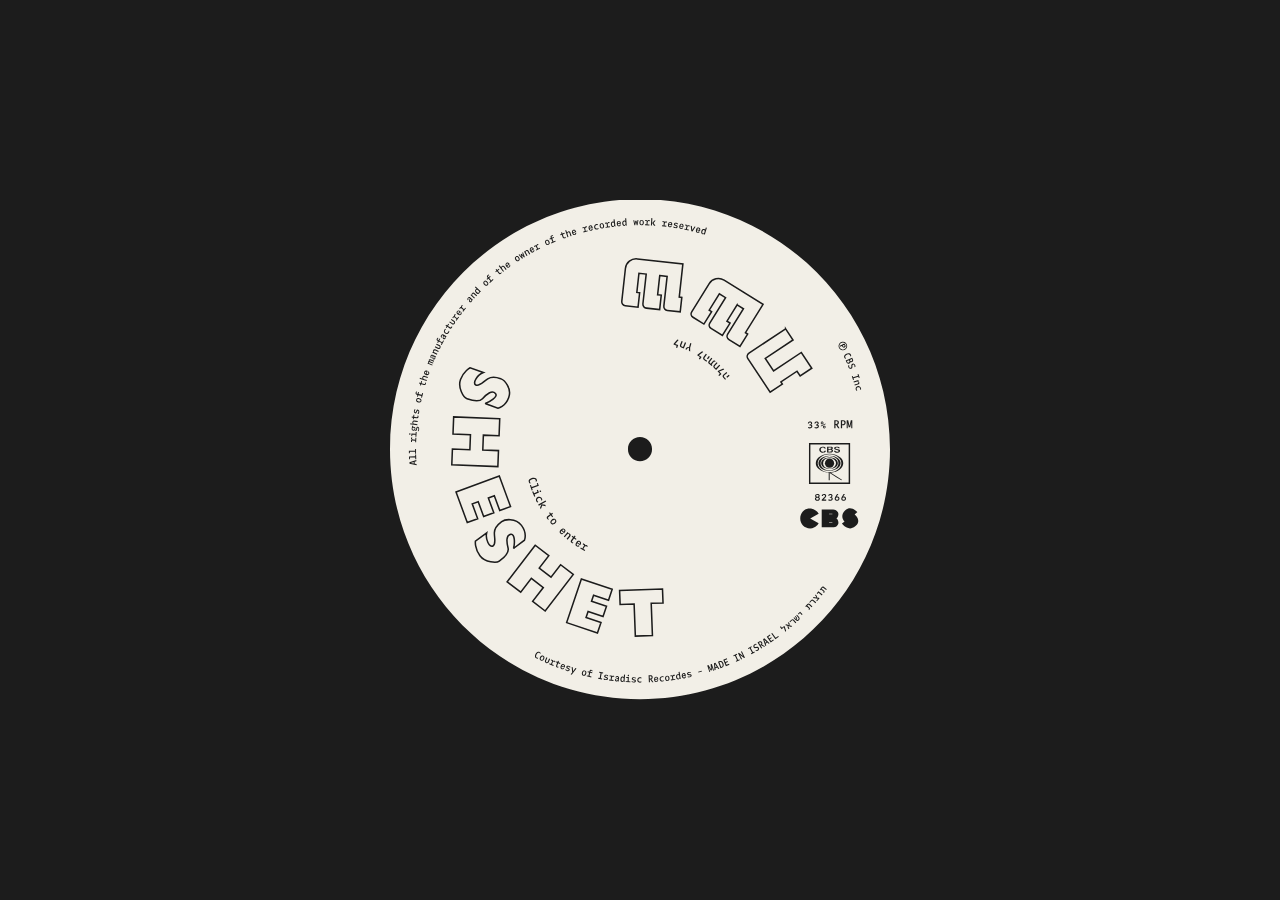
==== index.html @ 3659ad05 "Initial commit" ====
<!DOCTYPE html>
<html lang="he">

<head>
  <meta charset="UTF-8">
  <meta name="viewport" content="width=device-width, initial-scale=1.0">

  <title>ששת</title>

  <link rel="stylesheet" href="css/style.css">
  <link rel="stylesheet" href="css/home-tracks.css">

  <script>
    if (sessionStorage.getItem("sheshet_home_transition") === "1") {
      document.documentElement.classList.add("home-intro");
    }
  </script>
</head>

<body class="intro-active home-mode">

  <div class="intro-screen">

    <div class="intro-record">
  
      <img
        class="label outline"
        src="assets/svg/sheshet-label-outline.svg"
        alt=""
      >
  
      <img
        class="label filled"
        src="assets/svg/sheshet-label-filled.svg"
        alt=""
      >
  
    </div>
  
  </div>

  <div class="grid-layer">
    <svg class="grid-svg"></svg>
  </div>

  <!-- TITLE -->

  <div class="album-title">

    <div class="album-letter taf-left">
      <img class="outline" src="assets/svg/sheshet_taf-left.svg" alt="">
      <img class="filled" src="assets/svg/sheshet_taffill-left.svg" alt="">
    </div>
  
    <a href="about.html" class="album-letter shin-center">

      <img
        class="outline"
        src="assets/svg/sheshet_shin-center.svg"
        alt=""
      >
    
      <img
        class="filled"
        src="assets/svg/sheshet_shinfill-center.svg"
        alt=""
      >
    
    </a>
  
    <a href="lyrics.html" class="album-letter shin-right">

      <img
        class="outline"
        src="assets/svg/sheshet_shin-right.svg"
        alt=""
      >
    
      <img
        class="filled"
        src="assets/svg/sheshet_shinfill-right.svg"
        alt=""
      >
    
    </a>
  
  </div>

  <div class="side-label side-label-a" aria-hidden="true">Side A</div>
  <div class="side-label side-label-b" aria-hidden="true">Side B</div>

<section class="songs-side-a">

  <div class="side-tracklist">

  <a href="songs/inbalim.html" class="song track-a1">
    <div class="song-dot">1</div>
    <div class="song-name">ענבלים</div>
    <span class="song-en">Cymbals</span>
    <div class="song-duration">(4:55)</div>
    <div class="song-credits">
      מילים: נתן אלתרמן<br>
      לחן: שם טוב לוי
    </div>
  </a>

  <div class="song track-a2 is-instrumental">
    <div class="song-dot">2</div>
    <div class="song-name">צבעים</div>
    <span class="song-en">Aquarel</span>
    <div class="song-duration">(6:47)</div>
    <div class="song-credits">לחן: שם טוב לוי</div>
  </div>

  <div class="song track-a3">
    <div class="song-dot">3</div>
    <div class="song-name">סמבה ברגל שמאל</div>
    <span class="song-en">All Thumbs Samba</span>
    <div class="song-duration">(3:30)</div>
    <div class="song-credits">
      מילים: יעקב גלעד<br>
      לחן: יהודית רביץ
    </div>
  </div>

  <div class="song track-a4 is-instrumental">
    <div class="song-dot">4</div>
    <div class="song-name">7/8</div>
    <span class="song-en">seven–eight</span>
    <div class="song-duration">(4:09)</div>
    <div class="song-credits">לחן: שם טוב לוי</div>
  </div>

  <div class="song track-a5">
    <div class="song-dot">5</div>
    <div class="song-name">לו באת</div>
    <span class="song-en">If You Had Come</span>
    <div class="song-duration">(2:42)</div>
    <div class="song-credits">
      מילים: יונתן רטוש<br>
      לחן: שם טוב לוי
    </div>
  </div>

  </div>

</section>

<section class="songs-side-b">

  <div class="side-tracklist">

  <div class="song track-b1">
    <div class="song-dot">1</div>
    <div class="song-name">בלילות הסתיו</div>
    <span class="song-en">Autumn Nights</span>
    <div class="song-duration">(4:45)</div>
    <div class="song-credits">
      מילים: דוד פוגל<br>
      לחן: שם טוב לוי
    </div>
  </div>

  <div class="song track-b2 is-instrumental">
    <div class="song-dot">2</div>
    <div class="song-name">דבקה</div>
    <span class="song-en">Debka</span>
    <div class="song-duration">(6:12)</div>
    <div class="song-credits">לחן: שם טוב לוי</div>
  </div>

  <div class="song track-b3 is-instrumental">
    <div class="song-dot">3</div>
    <div class="song-name">דינוזאורוס הבן</div>
    <span class="song-en">Dinosaurus Jr.</span>
    <div class="song-duration">(6:35)</div>
    <div class="song-credits">לחן: שמוליק ארוך</div>
  </div>

  <div class="song track-b4 is-instrumental">
    <div class="song-dot">4</div>
    <div class="song-name">פה מינור</div>
    <span class="song-en">F Minor</span>
    <div class="song-duration">(6:25)</div>
    <div class="song-credits">לחן: שם טוב לוי</div>
  </div>

  </div>

</section>

  <!-- FOOTER STICKERS -->

  <div class="footer-sticker-left">
    <img src="assets/images/stereo_footersticker.png" alt="">
  </div>

  <div class="footer-sticker-right">
    <img src="assets/images/acum_footersticker.png" alt="">
  </div>

  <!-- FOOTER CREDITS -->

  <div class="footer-credits">
    CBS are Trademarks of CBS Inc / ℗&© 1977 CBS, Inc / Manufactured and distributed by CBS Records Ltd. P.O.B 681, Tel Aviv, Israel / מיוצר ומופץ ע״י תקליטי סי בי אס בע״מ ת.ד 681 תל אביב / תוצרת ישראל
  </div>

  <script>

    const isReload =
    performance.getEntriesByType("navigation")[0]?.type === "reload";
    
    if(isReload){
    
      sessionStorage.removeItem("sheshet_intro_seen");
    
    }
    
    const introRecord =
    document.querySelector(".intro-record");
    
    if(
      sessionStorage.getItem("sheshet_intro_seen") === "true" ||
      sessionStorage.getItem("sheshet_home_transition") === "1"
    ){
    
      document.body.classList.remove("intro-active");
      document.body.classList.add("entered");
    
    }
    
    introRecord.addEventListener("click", () => {
    
      sessionStorage.setItem("sheshet_intro_seen", "true");
    
      document.body.classList.remove("intro-active");
      document.body.classList.add("entered");
    
    });
    
    </script>

  <script src="js/listened-tracks.js"></script>
  <script src="js/home-album.js"></script>
  <script src="js/lyrics-transition.js"></script>
  <script src="js/main.js"></script>

</body>

</html>
---- css/style.css ----
@font-face {
  font-family: "VCDavid";
  src: url("../assets/fonts/VC_david-Light.otf");
  font-weight: 300;
}

@font-face {
  font-family: "VCDavid";
  src: url("../assets/fonts/VC_david-Bold.otf");
  font-weight: 700;
}

@font-face {
  font-family: "SimplerMono";
  src: url("../assets/fonts/SimplerPro_HLAR_Mono-Regular.0ef7f2360bcdad4ee6625f5d1430ac47.woff2") format("woff2");
  font-weight: 400;
}

@font-face {
  font-family: "SimplerMono";
  src: url("../assets/fonts/SimplerPro_HLAR_Mono-Medium.9441898803e1cfbe3081ec8473f5b09b.woff2") format("woff2");
  font-weight: 500;
}

@font-face {
  font-family: "SimplerMono";
  src: url("../assets/fonts/SimplerPro_HLAR_Mono-Bold.d2c9f5a00cb30075052bca15be4609d2.woff2") format("woff2");
  font-weight: 700;
}

@font-face {
  font-family: "TelAviv";
  src: url("../assets/fonts/TelAviv-BrutalistRegular.ttf");
  font-weight: 400;
}

* {
  margin: 0;
  padding: 0;
  box-sizing: border-box;
}

html,
body {
  width: 100%;
  height: 100%;
  overflow: hidden;
}

:root {
  --color-white: #FAFAFA;
  --bg: var(--color-white);
  --grid-opacity: 0.45;
  --grid-stroke: 0.5;

  /* Album focus hover */
  --album-focus-dim: 0.22;
  --album-focus-transition: 0.28s ease;
  --song-hover-nudge: 4px;
  --side-label-underline: 200ms ease;
}

body {
  --page-bg: var(--color-white);
  --page-fg: #1C1C1C;
  --grid-color: #9D9D9D;

  --dot-bg: transparent;
  --dot-border: #1C1C1C;
  --dot-text: #1C1C1C;
  --dot-hover-bg: #1C1C1C;
  --dot-hover-border: #1C1C1C;
  --dot-hover-text: var(--color-white);

  background: var(--page-bg);
  position: relative;
  font-family: "SimplerMono", monospace;
}

.grid-layer {
  position: fixed;
  inset: 0;
  pointer-events: none;
  z-index: 0;
}

.grid-svg {
  width: 100%;
  height: 100%;
  display: block;
}

.grid-svg line{
  stroke:var(--grid-color);
  stroke-width:0.5;
  stroke-dasharray:4 4;
}

/* -------------------- */
/* FOOTER STICKERS */
/* -------------------- */

.footer-sticker-left,
.footer-sticker-right{
position:fixed;
z-index:10;
}

.footer-sticker-left{
left: 33px;
bottom:18px;
}

.footer-sticker-right{
right:30px;
bottom:18px;
}

.footer-sticker-left img{
width:72px;
height:auto;
display:block;
mix-blend-mode:multiply;
}

.footer-sticker-right img{
width:92px;
height:auto;
display:block;
}

/* -------------------- */
/* FOOTER CREDITS */
/* -------------------- */

.footer-credits{

  position:fixed;
  left:50%;
  bottom:25px;
  transform:translateX(-50%);
  z-index:10;
  font-family:"TelAviv";
  font-size:10px;
  line-height:1;
  color:var(--page-fg);
  white-space:nowrap;
  text-align:center;
  letter-spacing:0;
}

/* -------------------- */
/* SHESHET TITLE */
/* -------------------- */

.album-title{
  position:fixed;
  inset:0;
  z-index:20;
  pointer-events:none;
}

.album-letter{
  position:absolute;
  cursor:pointer;
  pointer-events:auto;
}

.album-letter img{
  position:absolute;
  inset:0;

  width:100%;
  height:100%;

  display:block;
}

.album-letter .filled{
  opacity:0;

  transition:opacity .18s ease;
}

.album-letter:hover .filled{
  opacity:1;
}

.album-letter.active .filled{
  opacity:1;
}

/* ת */

.taf-left{
  width:53px;
  height:60px;
  left:36px;
  top:20px;
}

/* ש אמצע */

.shin-center{
  width:66px;
  height:60px;
  left:50%;
  transform:translateX(-50%);
  top:20px;
}

.album-letter{
  text-decoration:none;
}

/* ש ימין */

.shin-right{
  width:68px;
  height:60px;
  right:36px;
  top:20px;
}

/* -------------------- */
/* SONGS — shared styles (homepage only) */
/* Per-track positioning: css/home-tracks.css */
/* -------------------- */

.songs-side-a,
.songs-side-b{
position:fixed;
inset:0;
z-index:15;
pointer-events:none;
}

.side-tracklist{
position:relative;
width:100%;
height:100%;
}

.song{
position:absolute;
pointer-events:auto;
cursor:pointer;
text-decoration:none;
color:var(--page-fg);
transition:
  transform var(--album-focus-transition),
  opacity var(--album-focus-transition);
}

.song:hover{
z-index:2;
}

body.home-mode .songs-side-b .song:hover{
transform:translateX(var(--song-hover-nudge));
}

body.home-mode .songs-side-a .song:hover{
transform:translateX(calc(-1 * var(--song-hover-nudge)));
}

body.is-album-focus-a:not(.intro-active) .songs-side-b .song{
opacity:var(--album-focus-dim);
}

body.is-album-focus-b:not(.intro-active) .songs-side-a .song{
opacity:var(--album-focus-dim);
}

/* ---------- SIDE LABELS (home) ---------- */

body.home-mode .side-label{
z-index:14;
pointer-events:none;
font-family:"SimplerMono", monospace;
font-weight:400;
font-size:14px;
line-height:1;
color:var(--page-fg);
white-space:nowrap;
}

body.home-mode .side-label::after{
content:"";
position:absolute;
left:0;
right:0;
bottom:-6px;
height:var(--side-label-underline-thickness, 1px);
background:currentColor;
opacity:0.85;
transform:scaleX(0);
transition:transform var(--side-label-underline);
}

body.home-mode .side-label-a::after{
transform-origin:right center;
}

body.home-mode .side-label-b::after{
transform-origin:left center;
}

body.home-mode.is-album-focus-a:not(.intro-active) .side-label-a::after{
transform:scaleX(1);
}

body.home-mode.is-album-focus-b:not(.intro-active) .side-label-b::after{
transform:scaleX(1);
}

body.intro-active .side-label,
body.is-lyrics-exit .side-label{
opacity:0;
}

/* -------------------- */
/* HOME → LYRICS EXIT */
/* -------------------- */

body.is-lyrics-exit .song{
pointer-events:none;
}

body.is-lyrics-exit .song .song-name,
body.is-lyrics-exit .song .song-en,
body.is-lyrics-exit .song .song-duration,
body.is-lyrics-exit .song .song-credits{
opacity:0 !important;
transition:opacity 160ms ease;
}

body.is-lyrics-exit .is-instrumental{
opacity:0;
transition:opacity 260ms ease;
}

/* -------------------- */
/* HOME ← LYRICS ENTER */
/* -------------------- */

html.home-intro .song .song-name,
html.home-intro .song .song-duration{
opacity:0;
}

html.home-intro .song .song-en,
html.home-intro .song .song-credits{
opacity:0;
visibility:hidden;
}

html.home-intro .is-instrumental{
opacity:0;
visibility:hidden;
}

html.home-intro.home-reveal-all .song .song-name,
html.home-intro.home-reveal-all .song .song-duration,
html.home-intro.home-reveal-all .is-instrumental{
opacity:1;
visibility:visible;
transition:
  opacity 360ms ease,
  visibility 360ms ease;
}

/* ---------- SONG TRACE COLORS — matches scribble system ---------- */

.track-a1{
--song-color:#D66926;
}

.track-a2{
--song-color:#DFD538;
}

.track-a3{
--song-color:#2E5E36;
}

.track-a4{
--song-color:#18326B;
}

.track-a5{
--song-color:#B42111;
}

.track-b1{
--song-color:#18326B;
}

.track-b2{
--song-color:#2E5E36;
}

.track-b3{
--song-color:#DFD538;
}

.track-b4{
--song-color:#D66926;
}

/* ---------- DOT — shared appearance; anchor set per track ---------- */

.song-dot,
.info-number{
width:21px;
height:21px;
border-radius:50%;
display:flex;
align-items:center;
justify-content:center;
font-family:"SimplerMono", monospace;
font-size:13px;
font-weight:500;
line-height:1;
box-sizing:border-box;
flex-shrink:0;
}

.song-dot{
position:absolute;
background:var(--dot-bg);
border:2px solid var(--dot-border);
color:var(--dot-text);
transition:
  background .18s ease,
  color .18s ease,
  border-color .18s ease;
}

.song:hover .song-dot{
background:var(--song-color);
border-color:var(--song-color);
color:var(--color-white);
}

.songs-side-b .song-dot{
left:0;
right:auto;
transform:translate(-50%, -50%);
}

.songs-side-a .song-dot{
right:0;
left:auto;
transform:translate(50%, -50%);
}

/* ---------- ENGLISH TITLE ---------- */

.song-en{
position:absolute;
font-family:"SimplerMono", monospace;
font-weight:400;
font-size:14px;
line-height:1;
color:var(--page-fg);
white-space:nowrap;
opacity:0;
visibility:hidden;
pointer-events:none;
transition:opacity .18s ease, visibility .18s ease;
}

.song-en::before{
content:"[";
}

.song-en::after{
content:"]";
}

/* ---------- HEBREW TITLE ---------- */

.song-name{
position:absolute;
font-family:"VCDavid";
font-weight:700;
font-size:20pt;
line-height:.9;
color:var(--page-fg);
white-space:nowrap;
}

.songs-side-b .song-name,
.songs-side-b .song-duration{
text-align:left;
}

.songs-side-a .song-name,
.songs-side-a .song-duration{
text-align:right;
}

.song:hover .song-name,
.song:hover .song-en,
.song:hover .song-duration,
.song:hover .song-credits{
color:#1C1C1C;
}

/* ---------- DURATION ---------- */

.song-duration{
position:absolute;
font-family:"SimplerMono", monospace;
font-weight:400;
font-size:14px;
line-height:1;
color:var(--page-fg);
white-space:nowrap;
}

/* ---------- CREDITS ---------- */

.song-credits{
position:absolute;
font-family:"SimplerMono", monospace;
font-weight:400;
font-size:14px;
line-height:1.2;
color:var(--page-fg);
white-space:nowrap;
opacity:0;
visibility:hidden;
pointer-events:none;
transition:opacity .18s ease, visibility .18s ease;
}

.songs-side-b .song-credits{
text-align:left;
}

.songs-side-a .song-credits{
text-align:right;
}

/* ---------- LISTENED MARK ---------- */

.song-mark{
position:absolute;
left:-12px;
right:-12px;
top:50%;
height:22px;
width:calc(100% + 24px);
transform:translateY(-50%);
pointer-events:none;
opacity:0;
z-index:3;
}

.song-mark path{
fill:none;
stroke:var(--page-fg);
stroke-width:1.1;
stroke-linecap:round;
stroke-linejoin:round;
}

.song.is-listened .song-mark{
opacity:0.72;
}

/* -------------------- */
/* SONG HOVER */
/* -------------------- */

.song:hover .song-en{
opacity:0.72;
visibility:visible;
}

.song:hover .song-credits{
opacity:0.72;
visibility:visible;
}

/* -------------------- */
/* TEMP — LAYOUT TUNING */
/* Remove class "layout-tuning" from index.html body to restore hover behavior. */
/* -------------------- */

/* Show all hover-only track content permanently; hover stays disabled */
body.layout-tuning .song-en{
max-width:320px;
opacity:0.72;
visibility:visible;
overflow:visible;
}

body.layout-tuning .song-credits{
opacity:0.72;
visibility:visible;
}

/* -------------------- */
/* INTRO SCREEN */
/* -------------------- */

.intro-screen{

  position:fixed;

  left:50%;
  top:50%;

  width:180vmax;
  height:180vmax;

  transform:translate(-50%,-50%);

  border-radius:50%;

  background:#1C1C1C;

  display:flex;
  justify-content:center;
  align-items:center;

  z-index:9999;

  transition:transform 3s ease;
}

.intro-record{

  position:relative;

  width:500px;
  height:500px;

  cursor:pointer;

  animation:spin 10s linear infinite;
}

.intro-record:hover{

  animation-play-state:paused;
}

.label{

  position:absolute;
  inset:0;

  width:100%;
  height:100%;

  object-fit:contain;

  user-select:none;
  pointer-events:none;
}

.filled{

  opacity:0;

  transition:opacity .3s ease;
}

.intro-record:hover .filled{

  opacity:1;
}

body.entered .intro-screen{

  transform:translate(250%,-50%);
}

@keyframes spin{

  from{
    transform:rotate(0deg);
  }

  to{
    transform:rotate(360deg);
  }
}
---- css/home-tracks.css ----
/* ============================================================
   HOMEPAGE TRACKLIST — home-tracks.css
   Loaded on index.html only.
   Dual-column layout: Side B (left) · Side A (right)
   ============================================================ */


/* ============================================================
   SIDE LABELS — manual controls
   Edit these values to adjust label placement and underline.
   Does not affect song positions or any other layout.
   ============================================================ */

:root {

  /* Side A label position */
  --side-label-a-top:464px;
  --side-label-a-right: 80px;
  --side-label-a-left: auto;

  /* Side B label position */
  --side-label-b-top: 464px;
  --side-label-b-left: 80px;
  --side-label-b-right: auto;

  /* Underline beneath the active side label */
  --side-label-underline-thickness: 1px;

}

.side-label-a {
  position: fixed;
  top: var(--side-label-a-top);
  right: var(--side-label-a-right);
  left: var(--side-label-a-left);
}

.side-label-b {
  position: fixed;
  top: var(--side-label-b-top);
  left: var(--side-label-b-left);
  right: var(--side-label-b-right);
}


/* ============================================================
   SONG POSITIONS
   Each track anchor = numbered circle center.
   Edit top / left / right in px to move the whole song block.
   ============================================================ */


/* -------------------- B1 — Side B -------------------- */

.track-b1 {
  top: 283px;
  left: 418px;
}

.track-b1 .song-dot {
  top: 0;
}

.track-b1 .song-name {
  top: -11px;
  left: 25px;
}

.track-b1 .song-en {
  top: -7px;
  left: -25px;
  transform: translateX(-100%);
}

.track-b1 .song-duration {
  top: -7px;
  left: 198px;
}

.track-b1 .song-credits {
  top: 18px;
  left: 28px;
}


/* -------------------- B2 — Side B -------------------- */

.track-b2 {
  top: 377px;
  left: 418px;
}

.track-b2 .song-dot {
  top: 0;
}

.track-b2 .song-name {
  top: -11px;
  left: 25px;
}

.track-b2 .song-en {
  top: -7px;
  left: -25px;
  transform: translateX(-100%);
}

.track-b2 .song-duration {
  top: -7px;
  left: 102px;
}

.track-b2 .song-credits {
  top: 18px;
  left: 28px;
}


/* -------------------- B3 — Side B -------------------- */

.track-b3 {
  top: 472px;
  left: 418px;
}

.track-b3 .song-dot {
  top: 0;
}

.track-b3 .song-name {
  top: -11px;
  left: 25px;
}

.track-b3 .song-en {
  top: -7px;
  left: -25px;
  transform: translateX(-100%);
}

.track-b3 .song-duration {
  top: -7px;
  left: 206px;
}

.track-b3 .song-credits {
  top: 18px;
  left: 28px;
}


/* -------------------- B4 — Side B -------------------- */

.track-b4 {
  top: 565px;
  left: 418px;
}

.track-b4 .song-dot {
  top: 0;
}

.track-b4 .song-name {
  top: -11px;
  left: 25px;
}

.track-b4 .song-en {
  top: -7px;
  left: -25px;
  transform: translateX(-100%);
}

.track-b4 .song-duration {
  top: -7px;
  left: 136px;
}

.track-b4 .song-credits {
  top: 18px;
  left: 28px;
}


/* -------------------- A1 — Side A -------------------- */

.track-a1 {
  top: 283px;
  right: 416px;
}

.track-a1 .song-dot {
  top: 0;
}

.track-a1 .song-name {
  top: -11px;
  right: 25px;
}

.track-a1 .song-en {
  top: -7px;
  right: -25px;
  transform: translateX(100%);
}

.track-a1 .song-duration {
  top: -7px;
  right: 112px;
}

.track-a1 .song-credits {
  top: 18px;
  right: 28px;
}


/* -------------------- A2 — Side A -------------------- */

.track-a2 {
  top: 377px;
  right: 416px;
}

.track-a2 .song-dot {
  top: 0;
}

.track-a2 .song-name {
  top: -11px;
  right: 25px;
}

.track-a2 .song-en {
  top: -7px;
  right: -25px;
  transform: translateX(100%);
}

.track-a2 .song-duration {
  top: -7px;
  right: 105px;
}

.track-a2 .song-credits {
  top: 18px;
  right: 28px;
}


/* -------------------- A3 — Side A -------------------- */

.track-a3 {
  top: 472px;
  right: 416px;
}

.track-a3 .song-dot {
  top: 0;
}

.track-a3 .song-name {
  top: -11px;
  right: 25px;
}

.track-a3 .song-en {
  top: -7px;
  right: -25px;
  transform: translateX(100%);
}

.track-a3 .song-duration {
  top: -7px;
  right: 232px;
}

.track-a3 .song-credits {
  top: 18px;
  right: 28px;
}


/* -------------------- A4 — Side A -------------------- */

.track-a4 {
  top: 565px;
  right: 416px;
}

.track-a4 .song-dot {
  top: 0;
}

.track-a4 .song-name {
  top: -11px;
  right: 25px;
}

.track-a4 .song-en {
  top: -7px;
  right: -25px;
  transform: translateX(100%);
}

.track-a4 .song-duration {
  top: -7px;
  right: 78px;
}

.track-a4 .song-credits {
  top: 18px;
  right: 28px;
}


/* -------------------- A5 — Side A -------------------- */

.track-a5 {
  top: 659px;
  right: 416px;
}

.track-a5 .song-dot {
  top: 0;
}

.track-a5 .song-name {
  top: -11px;
  right: 25px;
}

.track-a5 .song-en {
  top: -7px;
  right: -25px;
  transform: translateX(100%);
}

.track-a5 .song-duration {
  top: -7px;
  right: 112px;
}

.track-a5 .song-credits {
  top: 18px;
  right: 28px;
}
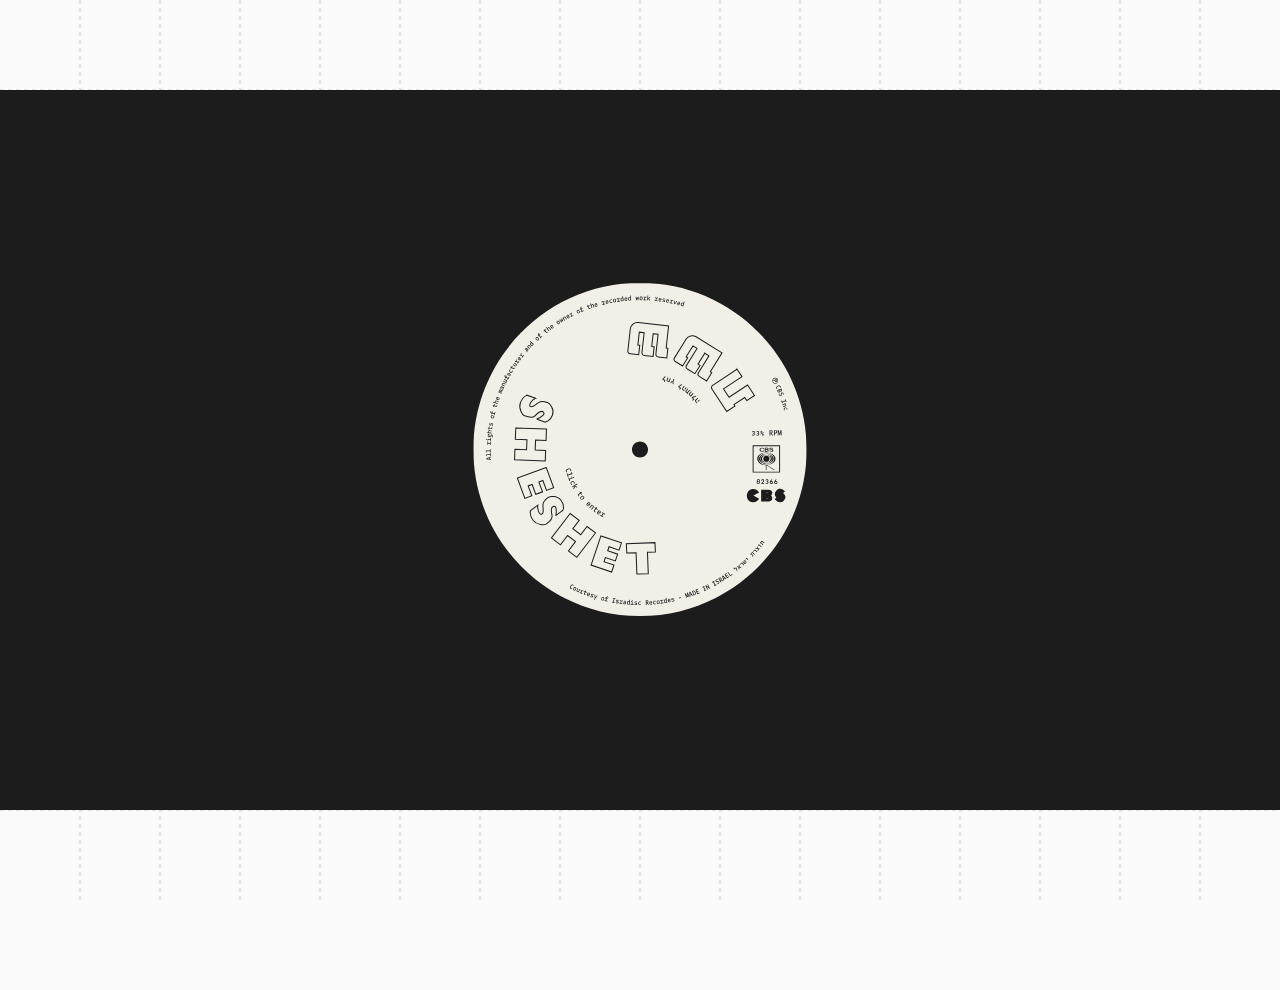
==== commit a2485bf2: "Update stage system and latest song work" ====
--- a/index.html
+++ b/index.html
@@ -7,6 +7,7 @@
 
   <title>ששת</title>
 
+  <link rel="stylesheet" href="css/stage.css">
   <link rel="stylesheet" href="css/style.css">
   <link rel="stylesheet" href="css/home-tracks.css">
 
@@ -19,6 +20,12 @@
 
 <body class="intro-active home-mode">
 
+  <div class="grid-layer">
+    <svg class="grid-svg"></svg>
+  </div>
+
+  <div class="site-stage">
+
   <div class="intro-screen">
 
     <div class="intro-record">
@@ -37,10 +44,6 @@
   
     </div>
   
-  </div>
-
-  <div class="grid-layer">
-    <svg class="grid-svg"></svg>
   </div>
 
   <!-- TITLE -->
@@ -112,7 +115,7 @@
     <div class="song-credits">לחן: שם טוב לוי</div>
   </div>
 
-  <div class="song track-a3">
+  <a href="songs/sambaberegelsmol.html" class="song track-a3">
     <div class="song-dot">3</div>
     <div class="song-name">סמבה ברגל שמאל</div>
     <span class="song-en">All Thumbs Samba</span>
@@ -121,15 +124,15 @@
       מילים: יעקב גלעד<br>
       לחן: יהודית רביץ
     </div>
-  </div>
-
-  <div class="song track-a4 is-instrumental">
+  </a>
+
+  <a href="songs/seveneight.html" class="song track-a4 is-instrumental">
     <div class="song-dot">4</div>
     <div class="song-name">7/8</div>
     <span class="song-en">seven–eight</span>
     <div class="song-duration">(4:09)</div>
     <div class="song-credits">לחן: שם טוב לוי</div>
-  </div>
+  </a>
 
   <div class="song track-a5">
     <div class="song-dot">5</div>
@@ -205,6 +208,8 @@
     CBS are Trademarks of CBS Inc / ℗&© 1977 CBS, Inc / Manufactured and distributed by CBS Records Ltd. P.O.B 681, Tel Aviv, Israel / מיוצר ומופץ ע״י תקליטי סי בי אס בע״מ ת.ד 681 תל אביב / תוצרת ישראל
   </div>
 
+  </div><!-- .site-stage -->
+
   <script>
 
     const isReload =
@@ -240,6 +245,7 @@
     
     </script>
 
+  <script src="js/stage.js"></script>
   <script src="js/listened-tracks.js"></script>
   <script src="js/home-album.js"></script>
   <script src="js/lyrics-transition.js"></script>
--- a/css/stage.css
+++ b/css/stage.css
@@ -0,0 +1,218 @@
+/* ============================================================
+   SITE STAGE — fixed artboard + proportional viewport scaling
+   Target: 1920 × 1080 design artboard (16:9)
+   Edit --stage-w / --stage-h to change the design canvas size.
+   All layout positions elsewhere should use px against this canvas.
+   ============================================================ */
+
+:root {
+  --stage-w: 1920px;
+  --stage-h: 1080px;
+  --stage-scale: 1;
+
+  /* Former 180vmax intro circle at stage size */
+  --intro-circle-size: 3456px;
+
+  /* Plotter record page — converted from vmin/vh/vw at stage size */
+  --plotter-vinyl-size: 1890px; /* was 175vmin */
+  --plotter-label-size: 400px; /* was min(50vmin, 400px) */
+  --plotter-controls-top: 24px;
+  --plotter-controls-left: 24px;
+  --plotter-timeline-bottom: 130px; /* was 12vh */
+  --plotter-timeline-width: 380px; /* was min(380px, 52vw) */
+}
+
+html {
+  width: 100%;
+  height: 100%;
+  overflow: hidden;
+}
+
+body {
+  width: 100vw;
+  height: 100vh;
+  overflow: hidden;
+  display: flex;
+  align-items: center;
+  justify-content: center;
+}
+
+.site-stage {
+  position: relative;
+  width: var(--stage-w);
+  height: var(--stage-h);
+  flex-shrink: 0;
+  transform-origin: center center;
+  overflow: hidden;
+  z-index: 1;
+}
+
+/* ============================================================
+   PLOTTER PAGES — shared record / controls layout (stage coords)
+   Per-song CSS only sets --plotter-spin-duration and layer tweaks.
+   ============================================================ */
+
+.plotter-page .plotter-viewport {
+  position: absolute;
+  inset: 0;
+  display: flex;
+  align-items: center;
+  justify-content: center;
+  z-index: 1;
+  pointer-events: none;
+}
+
+.plotter-page .plotter-spin-group {
+  position: relative;
+  width: var(--plotter-vinyl-size);
+  height: var(--plotter-vinyl-size);
+  flex-shrink: 0;
+  transform-origin: center center;
+  animation: spin var(--plotter-spin-duration) linear infinite;
+  animation-play-state: paused;
+  will-change: transform;
+}
+
+.plotter-page .plotter-disc {
+  position: absolute;
+  inset: 0;
+  border-radius: 50%;
+  background: #1c1c1c;
+}
+
+.plotter-page .plotter-mount {
+  position: absolute;
+  inset: 0;
+  width: 100%;
+  height: 100%;
+  pointer-events: none;
+  z-index: 1;
+  overflow: visible;
+}
+
+.plotter-page .plotter-mount svg.plotter-layer {
+  overflow: visible;
+}
+
+.plotter-page .plotter-label-layer {
+  position: absolute;
+  inset: 0;
+  display: flex;
+  align-items: center;
+  justify-content: center;
+  z-index: 3;
+  pointer-events: none;
+}
+
+.plotter-page .plotter-label {
+  width: var(--plotter-label-size);
+  height: var(--plotter-label-size);
+  flex-shrink: 0;
+  border-radius: 50%;
+  overflow: hidden;
+}
+
+.plotter-page .plotter-label-svg {
+  width: 100%;
+  height: 100%;
+  display: block;
+  object-fit: contain;
+  pointer-events: none;
+  user-select: none;
+}
+
+.plotter-page .plotter-controls {
+  position: absolute;
+  top: var(--plotter-controls-top);
+  left: var(--plotter-controls-left);
+  display: flex;
+  gap: 10px;
+  z-index: 10;
+}
+
+.plotter-page .plotter-btn {
+  font-family: "SimplerMono", monospace;
+  font-size: 13px;
+  font-weight: 500;
+  color: #1c1c1c;
+  background: transparent;
+  border: 1.5px solid #1c1c1c;
+  border-radius: 2px;
+  padding: 6px 16px;
+  cursor: pointer;
+  transition: background 0.18s ease, color 0.18s ease;
+}
+
+.plotter-page .plotter-btn:hover {
+  background: #1c1c1c;
+  color: var(--color-white);
+}
+
+.plotter-page .plotter-timeline-wrap {
+  position: absolute;
+  left: 50%;
+  bottom: var(--plotter-timeline-bottom);
+  transform: translateX(-50%);
+  width: var(--plotter-timeline-width);
+  z-index: 20;
+  pointer-events: auto;
+  display: flex;
+  flex-direction: column;
+  align-items: center;
+  gap: 8px;
+}
+
+.plotter-page .plotter-debug-timecode {
+  font-family: "SimplerMono", monospace;
+  font-size: 12px;
+  font-weight: 500;
+  font-variant-numeric: tabular-nums;
+  letter-spacing: 0.06em;
+  color: #1c1c1c;
+  background: rgba(255, 255, 255, 0.92);
+  border: 1px solid rgba(28, 28, 28, 0.2);
+  border-radius: 2px;
+  padding: 4px 10px;
+  user-select: all;
+  cursor: text;
+  white-space: nowrap;
+  box-shadow: 0 0 8px rgba(0, 0, 0, 0.12);
+}
+
+.plotter-page .plotter-timeline {
+  width: 100%;
+  appearance: none;
+  -webkit-appearance: none;
+  height: 2px;
+  background: var(--color-white);
+  cursor: pointer;
+  outline: none;
+  box-shadow: 0 0 6px rgba(0, 0, 0, 0.35);
+}
+
+.plotter-page .plotter-timeline::-webkit-slider-thumb {
+  -webkit-appearance: none;
+  appearance: none;
+  width: 14px;
+  height: 14px;
+  border-radius: 50%;
+  background: var(--color-white);
+  border: 1.5px solid rgba(28, 28, 28, 0.25);
+  box-shadow: 0 0 8px rgba(0, 0, 0, 0.4);
+  cursor: pointer;
+}
+
+.plotter-page .plotter-timeline::-moz-range-thumb {
+  width: 14px;
+  height: 14px;
+  border: 1.5px solid rgba(28, 28, 28, 0.25);
+  border-radius: 50%;
+  background: var(--color-white);
+  box-shadow: 0 0 8px rgba(0, 0, 0, 0.4);
+  cursor: pointer;
+}
+
+.plotter-page .plotter-timeline::-moz-range-track {
+  height: 2px;
+  background: var(--color-white);
+}
--- a/css/style.css
+++ b/css/style.css
@@ -40,12 +40,7 @@
   box-sizing: border-box;
 }
 
-html,
-body {
-  width: 100%;
-  height: 100%;
-  overflow: hidden;
-}
+/* Viewport sizing + stage centering: css/stage.css */
 
 :root {
   --color-white: #FAFAFA;
@@ -77,6 +72,7 @@
   font-family: "SimplerMono", monospace;
 }
 
+/* Viewport-filling background grid — outside .site-stage, does not scale with stage */
 .grid-layer {
   position: fixed;
   inset: 0;
@@ -102,7 +98,7 @@
 
 .footer-sticker-left,
 .footer-sticker-right{
-position:fixed;
+position:absolute;
 z-index:10;
 }
 
@@ -135,7 +131,7 @@
 
 .footer-credits{
 
-  position:fixed;
+  position:absolute;
   left:50%;
   bottom:25px;
   transform:translateX(-50%);
@@ -154,7 +150,7 @@
 /* -------------------- */
 
 .album-title{
-  position:fixed;
+  position:absolute;
   inset:0;
   z-index:20;
   pointer-events:none;
@@ -229,7 +225,7 @@
 
 .songs-side-a,
 .songs-side-b{
-position:fixed;
+position:absolute;
 inset:0;
 z-index:15;
 pointer-events:none;
@@ -609,13 +605,13 @@
 
 .intro-screen{
 
-  position:fixed;
+  position:absolute;
 
   left:50%;
   top:50%;
 
-  width:180vmax;
-  height:180vmax;
+  width:var(--intro-circle-size);
+  height:var(--intro-circle-size);
 
   transform:translate(-50%,-50%);
 
--- a/css/home-tracks.css
+++ b/css/home-tracks.css
@@ -2,6 +2,7 @@
    HOMEPAGE TRACKLIST — home-tracks.css
    Loaded on index.html only.
    Dual-column layout: Side B (left) · Side A (right)
+   All positions are stage coordinates (1920 × 1080 artboard).
    ============================================================ */
 
 
@@ -29,14 +30,14 @@
 }
 
 .side-label-a {
-  position: fixed;
+  position: absolute;
   top: var(--side-label-a-top);
   right: var(--side-label-a-right);
   left: var(--side-label-a-left);
 }
 
 .side-label-b {
-  position: fixed;
+  position: absolute;
   top: var(--side-label-b-top);
   left: var(--side-label-b-left);
   right: var(--side-label-b-right);
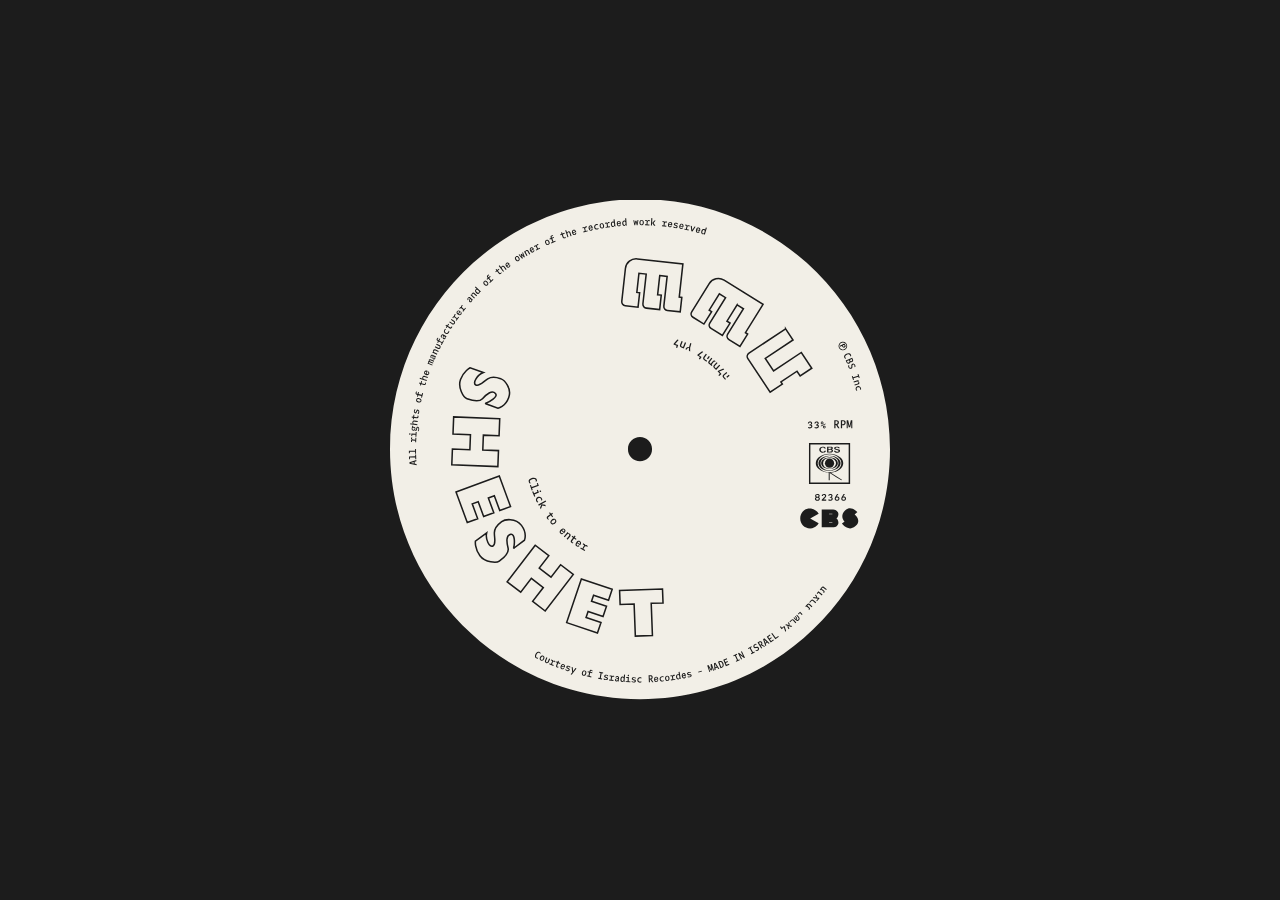
==== commit 11d9c05c: "Restore original layout system and preserve current song progress" ====
--- a/index.html
+++ b/index.html
@@ -7,7 +7,6 @@
 
   <title>ששת</title>
 
-  <link rel="stylesheet" href="css/stage.css">
   <link rel="stylesheet" href="css/style.css">
   <link rel="stylesheet" href="css/home-tracks.css">
 
@@ -20,30 +19,28 @@
 
 <body class="intro-active home-mode">
 
+  <div class="intro-screen">
+
+    <div class="intro-record">
+  
+      <img
+        class="label outline"
+        src="assets/svg/sheshet-label-outline.svg"
+        alt=""
+      >
+  
+      <img
+        class="label filled"
+        src="assets/svg/sheshet-label-filled.svg"
+        alt=""
+      >
+  
+    </div>
+  
+  </div>
+
   <div class="grid-layer">
     <svg class="grid-svg"></svg>
-  </div>
-
-  <div class="site-stage">
-
-  <div class="intro-screen">
-
-    <div class="intro-record">
-  
-      <img
-        class="label outline"
-        src="assets/svg/sheshet-label-outline.svg"
-        alt=""
-      >
-  
-      <img
-        class="label filled"
-        src="assets/svg/sheshet-label-filled.svg"
-        alt=""
-      >
-  
-    </div>
-  
   </div>
 
   <!-- TITLE -->
@@ -208,8 +205,6 @@
     CBS are Trademarks of CBS Inc / ℗&© 1977 CBS, Inc / Manufactured and distributed by CBS Records Ltd. P.O.B 681, Tel Aviv, Israel / מיוצר ומופץ ע״י תקליטי סי בי אס בע״מ ת.ד 681 תל אביב / תוצרת ישראל
   </div>
 
-  </div><!-- .site-stage -->
-
   <script>
 
     const isReload =
@@ -245,7 +240,6 @@
     
     </script>
 
-  <script src="js/stage.js"></script>
   <script src="js/listened-tracks.js"></script>
   <script src="js/home-album.js"></script>
   <script src="js/lyrics-transition.js"></script>
--- a/css/style.css
+++ b/css/style.css
@@ -40,7 +40,12 @@
   box-sizing: border-box;
 }
 
-/* Viewport sizing + stage centering: css/stage.css */
+html,
+body {
+  width: 100%;
+  height: 100%;
+  overflow: hidden;
+}
 
 :root {
   --color-white: #FAFAFA;
@@ -72,7 +77,6 @@
   font-family: "SimplerMono", monospace;
 }
 
-/* Viewport-filling background grid — outside .site-stage, does not scale with stage */
 .grid-layer {
   position: fixed;
   inset: 0;
@@ -98,7 +102,7 @@
 
 .footer-sticker-left,
 .footer-sticker-right{
-position:absolute;
+position:fixed;
 z-index:10;
 }
 
@@ -131,7 +135,7 @@
 
 .footer-credits{
 
-  position:absolute;
+  position:fixed;
   left:50%;
   bottom:25px;
   transform:translateX(-50%);
@@ -150,7 +154,7 @@
 /* -------------------- */
 
 .album-title{
-  position:absolute;
+  position:fixed;
   inset:0;
   z-index:20;
   pointer-events:none;
@@ -225,7 +229,7 @@
 
 .songs-side-a,
 .songs-side-b{
-position:absolute;
+position:fixed;
 inset:0;
 z-index:15;
 pointer-events:none;
@@ -605,13 +609,13 @@
 
 .intro-screen{
 
-  position:absolute;
+  position:fixed;
 
   left:50%;
   top:50%;
 
-  width:var(--intro-circle-size);
-  height:var(--intro-circle-size);
+  width:180vmax;
+  height:180vmax;
 
   transform:translate(-50%,-50%);
 
--- a/css/home-tracks.css
+++ b/css/home-tracks.css
@@ -2,7 +2,6 @@
    HOMEPAGE TRACKLIST — home-tracks.css
    Loaded on index.html only.
    Dual-column layout: Side B (left) · Side A (right)
-   All positions are stage coordinates (1920 × 1080 artboard).
    ============================================================ */
 
 
@@ -30,14 +29,14 @@
 }
 
 .side-label-a {
-  position: absolute;
+  position: fixed;
   top: var(--side-label-a-top);
   right: var(--side-label-a-right);
   left: var(--side-label-a-left);
 }
 
 .side-label-b {
-  position: absolute;
+  position: fixed;
   top: var(--side-label-b-top);
   left: var(--side-label-b-left);
   right: var(--side-label-b-right);
